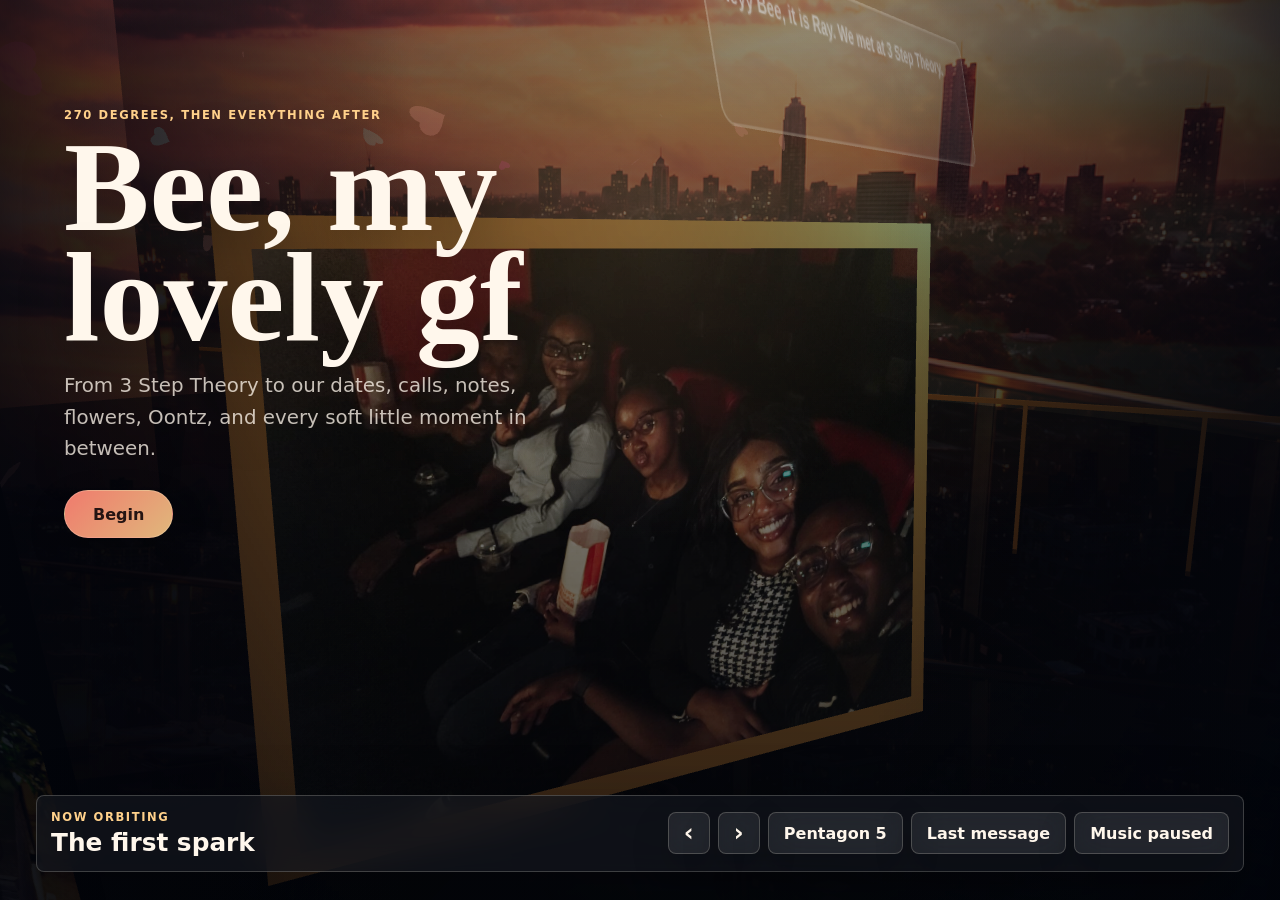
==== index.html @ 22d056e4 "Create interactive Bee love letter" ====
<!doctype html>
<html lang="en">
  <head>
    <meta charset="UTF-8" />
    <meta name="viewport" content="width=device-width, initial-scale=1.0" />
    <meta
      name="description"
      content="An interactive Three.js love letter for Bee."
    />
    <title>Bee, My Lovely GF</title>
    <link rel="icon" href="data:," />
    <link rel="preload" as="image" href="assets/generated/rooftop-sunset.png" />
    <link rel="stylesheet" href="styles.css" />
    <script type="importmap">
      {
        "imports": {
          "three": "./assets/vendor/three/build/three.module.js",
          "three/addons/": "./assets/vendor/three/examples/jsm/"
        }
      }
    </script>
  </head>
  <body>
    <canvas id="love-scene" aria-label="Interactive memory scene"></canvas>

    <div class="ambient-vignette" aria-hidden="true"></div>

    <main class="interface" aria-live="polite">
      <section class="intro" id="intro">
        <p class="eyebrow">270 Degrees, then everything after</p>
        <h1>Bee, my lovely gf</h1>
        <p class="intro-copy">
          From 3 Step Theory to our dates, calls, notes, flowers, Oontz, and
          every soft little moment in between.
        </p>
        <button class="primary-action" id="beginBtn" type="button">
          Begin
        </button>
      </section>

      <section class="topbar" aria-label="Memory controls">
        <div>
          <p class="mini-label">Now orbiting</p>
          <h2 id="currentTitle">The first spark</h2>
        </div>
        <div class="control-row">
          <button class="icon-button" id="prevBtn" type="button" aria-label="Previous memory">
            <span aria-hidden="true">&lsaquo;</span>
          </button>
          <button class="icon-button" id="nextBtn" type="button" aria-label="Next memory">
            <span aria-hidden="true">&rsaquo;</span>
          </button>
          <button class="text-button" id="pentagonBtn" type="button">
            Pentagon 5
          </button>
          <button class="text-button" id="finalBtn" type="button">
            Last message
          </button>
          <button class="text-button" id="musicBtn" type="button">
            Summer Love
          </button>
        </div>
      </section>

      <aside class="story-panel" id="storyPanel" aria-label="Selected memory">
        <button class="close-button" id="closeStory" type="button" aria-label="Close memory">
          &times;
        </button>
        <img id="storyImage" src="assets/photos/first-date.jpeg" alt="" />
        <p class="mini-label" id="storyKicker">Memory</p>
        <h2 id="storyTitle">The first spark</h2>
        <p id="storyText"></p>
      </aside>

      <section class="final-note" id="finalNote" aria-label="Final love note">
        <button class="close-button" id="closeFinal" type="button" aria-label="Close note">
          &times;
        </button>
        <p class="mini-label">For Bee</p>
        <h2>One last message</h2>
        <p>
          "My lovely gf i love this relationship of ours...its always fun and
          you warm my heart is so many ways...from the notes to the long
          messages to you as a person. i lovee you sou much more than you know."
        </p>
      </section>
    </main>

    <script type="module" src="app.js"></script>
  </body>
</html>
---- styles.css ----
:root {
  color-scheme: dark;
  --ink: #fff7ec;
  --muted: #d5c3b7;
  --soft: rgba(255, 247, 236, 0.76);
  --panel: rgba(21, 24, 32, 0.64);
  --panel-strong: rgba(12, 16, 24, 0.82);
  --line: rgba(255, 247, 236, 0.2);
  --gold: #ffd18b;
  --coral: #ff8274;
  --teal: #4ed2c6;
  --rose: #d94c78;
  --shadow: rgba(0, 0, 0, 0.38);
  font-family:
    Inter, ui-sans-serif, system-ui, -apple-system, BlinkMacSystemFont, "Segoe UI",
    sans-serif;
}

* {
  box-sizing: border-box;
}

html,
body {
  width: 100%;
  min-height: 100%;
  margin: 0;
  overflow: hidden;
  background:
    linear-gradient(180deg, rgba(16, 14, 20, 0.2), rgba(7, 10, 16, 0.9)),
    url("assets/generated/rooftop-sunset.png") center / cover no-repeat;
  color: var(--ink);
}

button {
  font: inherit;
}

#love-scene {
  position: fixed;
  inset: 0;
  width: 100%;
  height: 100%;
  display: block;
  cursor: grab;
}

#love-scene.is-hovering {
  cursor: pointer;
}

#love-scene:active {
  cursor: grabbing;
}

.ambient-vignette {
  position: fixed;
  inset: 0;
  pointer-events: none;
  background:
    radial-gradient(circle at 50% 25%, rgba(255, 209, 139, 0.12), transparent 34%),
    linear-gradient(90deg, rgba(3, 5, 12, 0.76), transparent 32%, transparent 68%, rgba(3, 5, 12, 0.72)),
    linear-gradient(180deg, rgba(2, 4, 10, 0.1), rgba(2, 4, 10, 0.72));
}

.interface {
  position: relative;
  z-index: 3;
  min-height: 100vh;
  pointer-events: none;
}

.intro {
  position: fixed;
  left: clamp(18px, 5vw, 72px);
  top: clamp(34px, 12vh, 118px);
  max-width: min(620px, calc(100vw - 36px));
  pointer-events: auto;
  text-shadow: 0 18px 50px var(--shadow);
  transition:
    transform 420ms ease,
    opacity 420ms ease,
    visibility 420ms ease;
}

.intro.is-hidden {
  opacity: 0;
  transform: translateY(-16px);
  visibility: hidden;
}

.eyebrow,
.mini-label {
  margin: 0 0 10px;
  color: var(--gold);
  font-size: 0.72rem;
  font-weight: 800;
  letter-spacing: 0.14em;
  text-transform: uppercase;
}

h1,
h2,
p {
  margin-top: 0;
}

h1 {
  max-width: 9ch;
  margin-bottom: 18px;
  font-family: Georgia, "Times New Roman", serif;
  font-size: clamp(3.5rem, 10vw, 8.6rem);
  line-height: 0.86;
  letter-spacing: 0;
}

.intro-copy {
  max-width: 520px;
  margin-bottom: 26px;
  color: var(--soft);
  font-size: clamp(1rem, 2vw, 1.24rem);
  line-height: 1.58;
}

.primary-action,
.text-button,
.icon-button,
.close-button {
  border: 1px solid var(--line);
  color: var(--ink);
  background: rgba(255, 255, 255, 0.08);
  box-shadow: 0 16px 38px rgba(0, 0, 0, 0.2);
  backdrop-filter: blur(16px);
  transition:
    transform 180ms ease,
    border-color 180ms ease,
    background 180ms ease;
}

.primary-action:hover,
.text-button:hover,
.icon-button:hover,
.close-button:hover {
  transform: translateY(-1px);
  border-color: rgba(255, 209, 139, 0.6);
  background: rgba(255, 255, 255, 0.14);
}

.primary-action {
  min-height: 48px;
  padding: 0 28px;
  border-radius: 999px;
  background: linear-gradient(135deg, rgba(255, 130, 116, 0.94), rgba(255, 209, 139, 0.88));
  color: #251413;
  font-weight: 900;
}

.topbar {
  position: fixed;
  left: clamp(12px, 3vw, 36px);
  right: clamp(12px, 3vw, 36px);
  bottom: clamp(12px, 3vw, 28px);
  display: flex;
  align-items: center;
  justify-content: space-between;
  gap: 18px;
  padding: 14px;
  border: 1px solid var(--line);
  border-radius: 8px;
  background: var(--panel);
  box-shadow: 0 24px 70px rgba(0, 0, 0, 0.28);
  backdrop-filter: blur(18px);
  pointer-events: auto;
}

.topbar h2 {
  max-width: 38vw;
  margin: 0;
  font-size: clamp(1rem, 2vw, 1.55rem);
  line-height: 1.14;
}

.topbar .mini-label {
  margin-bottom: 5px;
}

.control-row {
  display: flex;
  flex-wrap: wrap;
  justify-content: flex-end;
  gap: 8px;
}

.text-button,
.icon-button,
.close-button {
  min-height: 42px;
  border-radius: 8px;
  font-weight: 800;
}

.text-button {
  padding: 0 15px;
}

.icon-button,
.close-button {
  width: 42px;
  padding: 0;
  font-size: 1.5rem;
  line-height: 1;
}

.story-panel,
.final-note {
  position: fixed;
  top: clamp(14px, 5vh, 48px);
  right: clamp(12px, 3vw, 36px);
  width: min(390px, calc(100vw - 24px));
  max-height: calc(100vh - 130px);
  overflow: auto;
  padding: 14px 14px 20px;
  border: 1px solid var(--line);
  border-radius: 8px;
  background: var(--panel-strong);
  box-shadow: 0 24px 70px rgba(0, 0, 0, 0.34);
  backdrop-filter: blur(18px);
  pointer-events: auto;
  opacity: 0;
  transform: translateX(24px);
  visibility: hidden;
  transition:
    opacity 280ms ease,
    transform 280ms ease,
    visibility 280ms ease;
}

.story-panel.is-open,
.final-note.is-open {
  opacity: 1;
  transform: translateX(0);
  visibility: visible;
}

.story-panel img {
  width: 100%;
  aspect-ratio: 4 / 5;
  object-fit: cover;
  border-radius: 6px;
  margin-bottom: 16px;
}

.story-panel h2,
.final-note h2 {
  margin-bottom: 10px;
  font-family: Georgia, "Times New Roman", serif;
  font-size: clamp(1.7rem, 5vw, 2.4rem);
  line-height: 1.02;
}

.story-panel p,
.final-note p {
  color: var(--soft);
  line-height: 1.55;
}

.close-button {
  position: absolute;
  top: 10px;
  right: 10px;
  background: rgba(7, 10, 16, 0.62);
}

.final-note {
  left: 50%;
  right: auto;
  top: 50%;
  width: min(720px, calc(100vw - 24px));
  max-height: calc(100vh - 44px);
  padding: clamp(22px, 5vw, 44px);
  transform: translate(-50%, calc(-50% + 24px));
}

.final-note.is-open {
  transform: translate(-50%, -50%);
}

.final-note p:not(.mini-label) {
  margin-bottom: 0;
  font-size: clamp(1.02rem, 2.5vw, 1.35rem);
}

@media (max-width: 760px) {
  body {
    overflow: hidden;
  }

  .intro {
    top: 24px;
  }

  h1 {
    font-size: clamp(3rem, 17vw, 5.3rem);
  }

  .intro-copy {
    max-width: 340px;
  }

  .topbar {
    align-items: flex-start;
    flex-direction: column;
    padding: 12px;
  }

  .topbar h2 {
    max-width: 100%;
  }

  .control-row {
    width: 100%;
    justify-content: flex-start;
  }

  .text-button {
    flex: 1 1 132px;
    min-width: 0;
    padding: 0 10px;
  }

  .story-panel {
    top: 12px;
    right: 12px;
    max-height: calc(100vh - 160px);
  }
}

@media (max-width: 420px) {
  .intro-copy {
    font-size: 0.95rem;
  }

  .primary-action {
    width: 100%;
  }

  .control-row {
    display: grid;
    grid-template-columns: 42px 42px 1fr 1fr;
  }

  #musicBtn {
    grid-column: 1 / -1;
  }
}
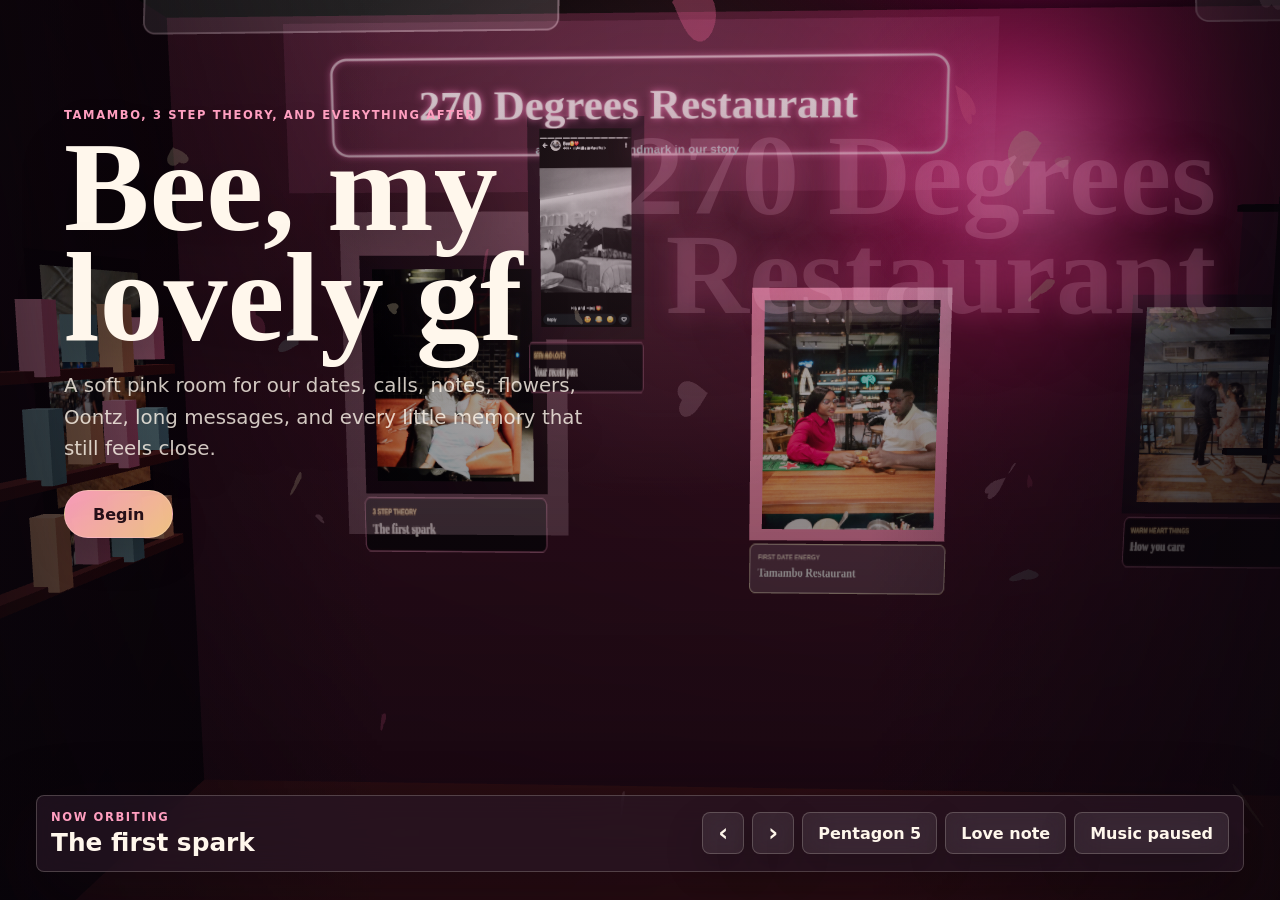
==== commit 6e565f64: "Build pink 3D memory room" ====
--- a/index.html
+++ b/index.html
@@ -5,7 +5,7 @@
     <meta name="viewport" content="width=device-width, initial-scale=1.0" />
     <meta
       name="description"
-      content="An interactive Three.js love letter for Bee."
+      content="A pink interactive Three.js memory room for Bee."
     />
     <title>Bee, My Lovely GF</title>
     <link rel="icon" href="data:," />
@@ -24,14 +24,15 @@
     <canvas id="love-scene" aria-label="Interactive memory scene"></canvas>
 
     <div class="ambient-vignette" aria-hidden="true"></div>
+    <div class="background-word" aria-hidden="true">270 Degrees Restaurant</div>
 
     <main class="interface" aria-live="polite">
       <section class="intro" id="intro">
-        <p class="eyebrow">270 Degrees, then everything after</p>
+        <p class="eyebrow">Tamambo, 3 Step Theory, and everything after</p>
         <h1>Bee, my lovely gf</h1>
         <p class="intro-copy">
-          From 3 Step Theory to our dates, calls, notes, flowers, Oontz, and
-          every soft little moment in between.
+          A soft pink room for our dates, calls, notes, flowers, Oontz,
+          long messages, and every little memory that still feels close.
         </p>
         <button class="primary-action" id="beginBtn" type="button">
           Begin
@@ -53,8 +54,8 @@
           <button class="text-button" id="pentagonBtn" type="button">
             Pentagon 5
           </button>
-          <button class="text-button" id="finalBtn" type="button">
-            Last message
+        <button class="text-button" id="finalBtn" type="button">
+            Love note
           </button>
           <button class="text-button" id="musicBtn" type="button">
             Summer Love
@@ -79,9 +80,13 @@
         <p class="mini-label">For Bee</p>
         <h2>One last message</h2>
         <p>
-          "My lovely gf i love this relationship of ours...its always fun and
-          you warm my heart is so many ways...from the notes to the long
-          messages to you as a person. i lovee you sou much more than you know."
+          "My lovely gf, I love this relationship of ours. It is always fun,
+          and you warm my heart in so many ways: from the notes, to the long
+          messages, to you as a person. I kept the messages that sound like us
+          in this room too: I got home safely, I enjoyed the date and every
+          moment with you, I loved the flowers very much, everything is better
+          with you, and Raybee with golden hearts. I love you so much more than
+          you know."
         </p>
       </section>
     </main>
--- a/styles.css
+++ b/styles.css
@@ -1,15 +1,16 @@
 :root {
   color-scheme: dark;
   --ink: #fff7ec;
-  --muted: #d5c3b7;
-  --soft: rgba(255, 247, 236, 0.76);
-  --panel: rgba(21, 24, 32, 0.64);
-  --panel-strong: rgba(12, 16, 24, 0.82);
+  --muted: #e4c5d1;
+  --soft: rgba(255, 247, 236, 0.8);
+  --panel: rgba(41, 24, 38, 0.66);
+  --panel-strong: rgba(24, 14, 24, 0.86);
   --line: rgba(255, 247, 236, 0.2);
   --gold: #ffd18b;
-  --coral: #ff8274;
-  --teal: #4ed2c6;
+  --coral: #ff8fb8;
+  --teal: #70d6d0;
   --rose: #d94c78;
+  --pink: #ff9fc0;
   --shadow: rgba(0, 0, 0, 0.38);
   font-family:
     Inter, ui-sans-serif, system-ui, -apple-system, BlinkMacSystemFont, "Segoe UI",
@@ -27,8 +28,9 @@
   margin: 0;
   overflow: hidden;
   background:
-    linear-gradient(180deg, rgba(16, 14, 20, 0.2), rgba(7, 10, 16, 0.9)),
-    url("assets/generated/rooftop-sunset.png") center / cover no-repeat;
+    radial-gradient(circle at 26% 18%, rgba(255, 159, 192, 0.28), transparent 34%),
+    radial-gradient(circle at 76% 24%, rgba(112, 214, 208, 0.18), transparent 30%),
+    linear-gradient(180deg, #1b111b 0%, #0b0810 100%);
   color: var(--ink);
 }
 
@@ -58,9 +60,28 @@
   inset: 0;
   pointer-events: none;
   background:
-    radial-gradient(circle at 50% 25%, rgba(255, 209, 139, 0.12), transparent 34%),
-    linear-gradient(90deg, rgba(3, 5, 12, 0.76), transparent 32%, transparent 68%, rgba(3, 5, 12, 0.72)),
-    linear-gradient(180deg, rgba(2, 4, 10, 0.1), rgba(2, 4, 10, 0.72));
+    radial-gradient(circle at 52% 18%, rgba(255, 159, 192, 0.16), transparent 34%),
+    linear-gradient(90deg, rgba(9, 5, 11, 0.62), transparent 30%, transparent 68%, rgba(9, 5, 11, 0.68)),
+    linear-gradient(180deg, rgba(8, 5, 10, 0.02), rgba(8, 5, 10, 0.6));
+}
+
+.background-word {
+  position: fixed;
+  top: clamp(82px, 14vh, 150px);
+  right: clamp(16px, 5vw, 84px);
+  z-index: 2;
+  max-width: min(620px, 70vw);
+  pointer-events: none;
+  color: rgba(255, 199, 224, 0.16);
+  font-family: Georgia, "Times New Roman", serif;
+  font-size: clamp(2.6rem, 9vw, 7.8rem);
+  font-weight: 900;
+  line-height: 0.86;
+  letter-spacing: 0;
+  text-align: right;
+  text-shadow:
+    0 0 28px rgba(255, 90, 164, 0.26),
+    0 18px 70px rgba(0, 0, 0, 0.32);
 }
 
 .interface {
@@ -92,7 +113,7 @@
 .eyebrow,
 .mini-label {
   margin: 0 0 10px;
-  color: var(--gold);
+  color: var(--pink);
   font-size: 0.72rem;
   font-weight: 800;
   letter-spacing: 0.14em;
@@ -142,16 +163,16 @@
 .icon-button:hover,
 .close-button:hover {
   transform: translateY(-1px);
-  border-color: rgba(255, 209, 139, 0.6);
-  background: rgba(255, 255, 255, 0.14);
+  border-color: rgba(255, 159, 192, 0.72);
+  background: rgba(255, 255, 255, 0.15);
 }
 
 .primary-action {
   min-height: 48px;
   padding: 0 28px;
   border-radius: 999px;
-  background: linear-gradient(135deg, rgba(255, 130, 116, 0.94), rgba(255, 209, 139, 0.88));
-  color: #251413;
+  background: linear-gradient(135deg, rgba(255, 159, 192, 0.96), rgba(255, 209, 139, 0.9));
+  color: #261018;
   font-weight: 900;
 }
 
@@ -168,7 +189,7 @@
   border: 1px solid var(--line);
   border-radius: 8px;
   background: var(--panel);
-  box-shadow: 0 24px 70px rgba(0, 0, 0, 0.28);
+  box-shadow: 0 24px 70px rgba(20, 5, 16, 0.34);
   backdrop-filter: blur(18px);
   pointer-events: auto;
 }
@@ -223,7 +244,7 @@
   border: 1px solid var(--line);
   border-radius: 8px;
   background: var(--panel-strong);
-  box-shadow: 0 24px 70px rgba(0, 0, 0, 0.34);
+  box-shadow: 0 24px 70px rgba(20, 5, 16, 0.42);
   backdrop-filter: blur(18px);
   pointer-events: auto;
   opacity: 0;
@@ -248,6 +269,7 @@
   object-fit: cover;
   border-radius: 6px;
   margin-bottom: 16px;
+  box-shadow: 0 18px 34px rgba(8, 3, 8, 0.28);
 }
 
 .story-panel h2,
@@ -295,6 +317,13 @@
     overflow: hidden;
   }
 
+  .background-word {
+    top: 138px;
+    right: 12px;
+    max-width: 88vw;
+    opacity: 0.64;
+  }
+
   .intro {
     top: 24px;
   }
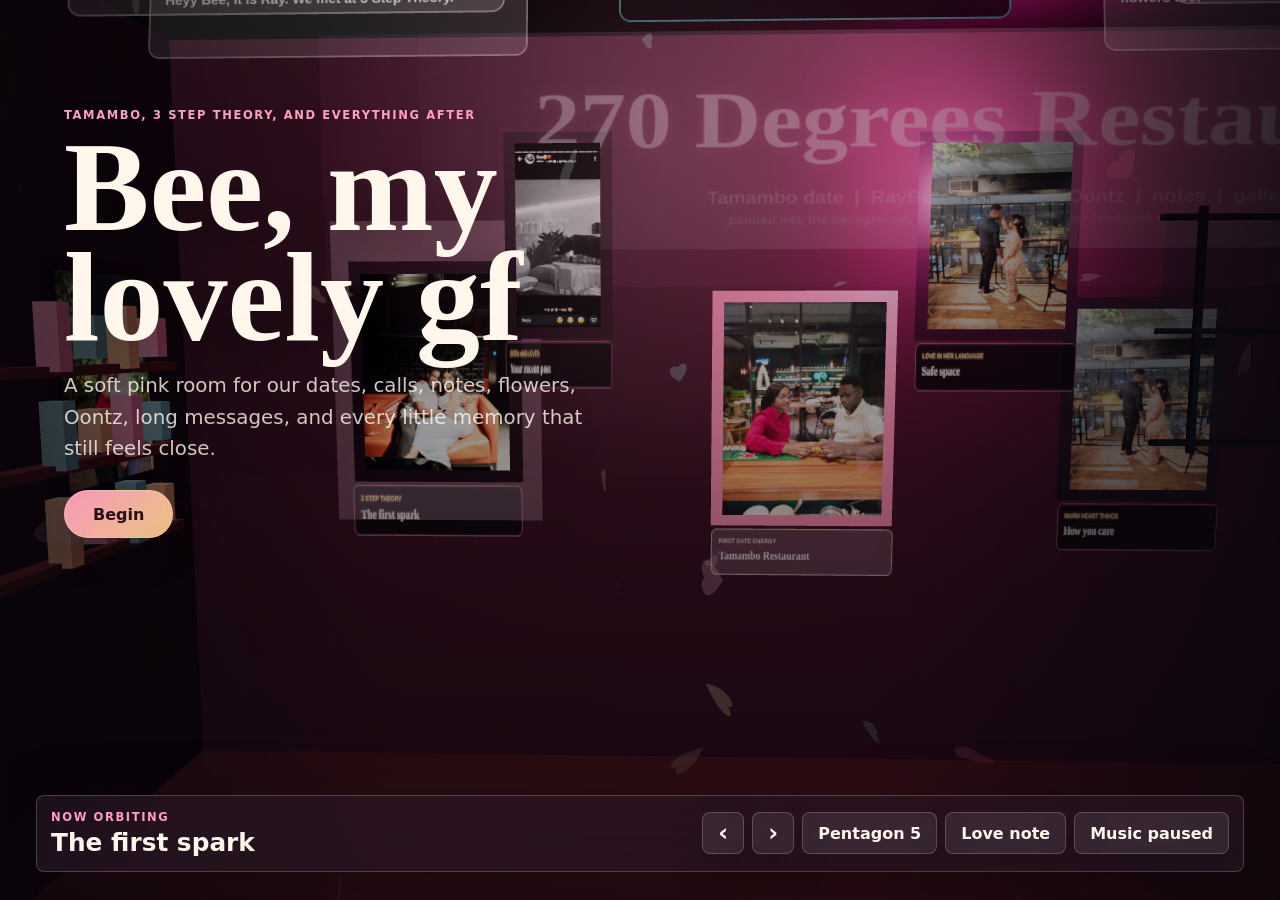
==== commit 3ddcc0d1: "Add richer Bee memories and cache bust room" ====
--- a/index.html
+++ b/index.html
@@ -9,8 +9,7 @@
     />
     <title>Bee, My Lovely GF</title>
     <link rel="icon" href="data:," />
-    <link rel="preload" as="image" href="assets/generated/rooftop-sunset.png" />
-    <link rel="stylesheet" href="styles.css" />
+    <link rel="stylesheet" href="styles.css?v=room-20260709c" />
     <script type="importmap">
       {
         "imports": {
@@ -24,7 +23,6 @@
     <canvas id="love-scene" aria-label="Interactive memory scene"></canvas>
 
     <div class="ambient-vignette" aria-hidden="true"></div>
-    <div class="background-word" aria-hidden="true">270 Degrees Restaurant</div>
 
     <main class="interface" aria-live="polite">
       <section class="intro" id="intro">
@@ -54,7 +52,7 @@
           <button class="text-button" id="pentagonBtn" type="button">
             Pentagon 5
           </button>
-        <button class="text-button" id="finalBtn" type="button">
+          <button class="text-button" id="finalBtn" type="button">
             Love note
           </button>
           <button class="text-button" id="musicBtn" type="button">
@@ -88,9 +86,21 @@
           with you, and Raybee with golden hearts. I love you so much more than
           you know."
         </p>
+        <div class="note-divider" aria-hidden="true"></div>
+        <p class="mini-label">Words from Bee</p>
+        <blockquote>
+          "Every time I miss you, I visit the GitHub links, or I read your
+          notes to me, or I look at our gallery. I close my eyes and smile
+          because you'll always be in my heart wherever I go."
+        </blockquote>
+        <blockquote>
+          "Thank you for the flowers and the GitHub links. Thank you for
+          loving me in the ways I want to be loved. I love you, Ray, very,
+          very much. RayBee to the world."
+        </blockquote>
       </section>
     </main>
 
-    <script type="module" src="app.js"></script>
+    <script type="module" src="app.js?v=room-20260709c"></script>
   </body>
 </html>
--- a/styles.css
+++ b/styles.css
@@ -63,25 +63,6 @@
     radial-gradient(circle at 52% 18%, rgba(255, 159, 192, 0.16), transparent 34%),
     linear-gradient(90deg, rgba(9, 5, 11, 0.62), transparent 30%, transparent 68%, rgba(9, 5, 11, 0.68)),
     linear-gradient(180deg, rgba(8, 5, 10, 0.02), rgba(8, 5, 10, 0.6));
-}
-
-.background-word {
-  position: fixed;
-  top: clamp(82px, 14vh, 150px);
-  right: clamp(16px, 5vw, 84px);
-  z-index: 2;
-  max-width: min(620px, 70vw);
-  pointer-events: none;
-  color: rgba(255, 199, 224, 0.16);
-  font-family: Georgia, "Times New Roman", serif;
-  font-size: clamp(2.6rem, 9vw, 7.8rem);
-  font-weight: 900;
-  line-height: 0.86;
-  letter-spacing: 0;
-  text-align: right;
-  text-shadow:
-    0 0 28px rgba(255, 90, 164, 0.26),
-    0 18px 70px rgba(0, 0, 0, 0.32);
 }
 
 .interface {
@@ -308,20 +289,31 @@
 }
 
 .final-note p:not(.mini-label) {
-  margin-bottom: 0;
+  margin-bottom: 18px;
   font-size: clamp(1.02rem, 2.5vw, 1.35rem);
+}
+
+.final-note blockquote {
+  margin: 0 0 14px;
+  padding: 14px 16px;
+  border: 1px solid rgba(255, 159, 192, 0.32);
+  border-left: 4px solid rgba(255, 159, 192, 0.78);
+  border-radius: 8px;
+  background: rgba(255, 159, 192, 0.08);
+  color: var(--soft);
+  line-height: 1.55;
+}
+
+.note-divider {
+  width: 100%;
+  height: 1px;
+  margin: 18px 0;
+  background: linear-gradient(90deg, transparent, rgba(255, 159, 192, 0.62), transparent);
 }
 
 @media (max-width: 760px) {
   body {
     overflow: hidden;
-  }
-
-  .background-word {
-    top: 138px;
-    right: 12px;
-    max-width: 88vw;
-    opacity: 0.64;
   }
 
   .intro {
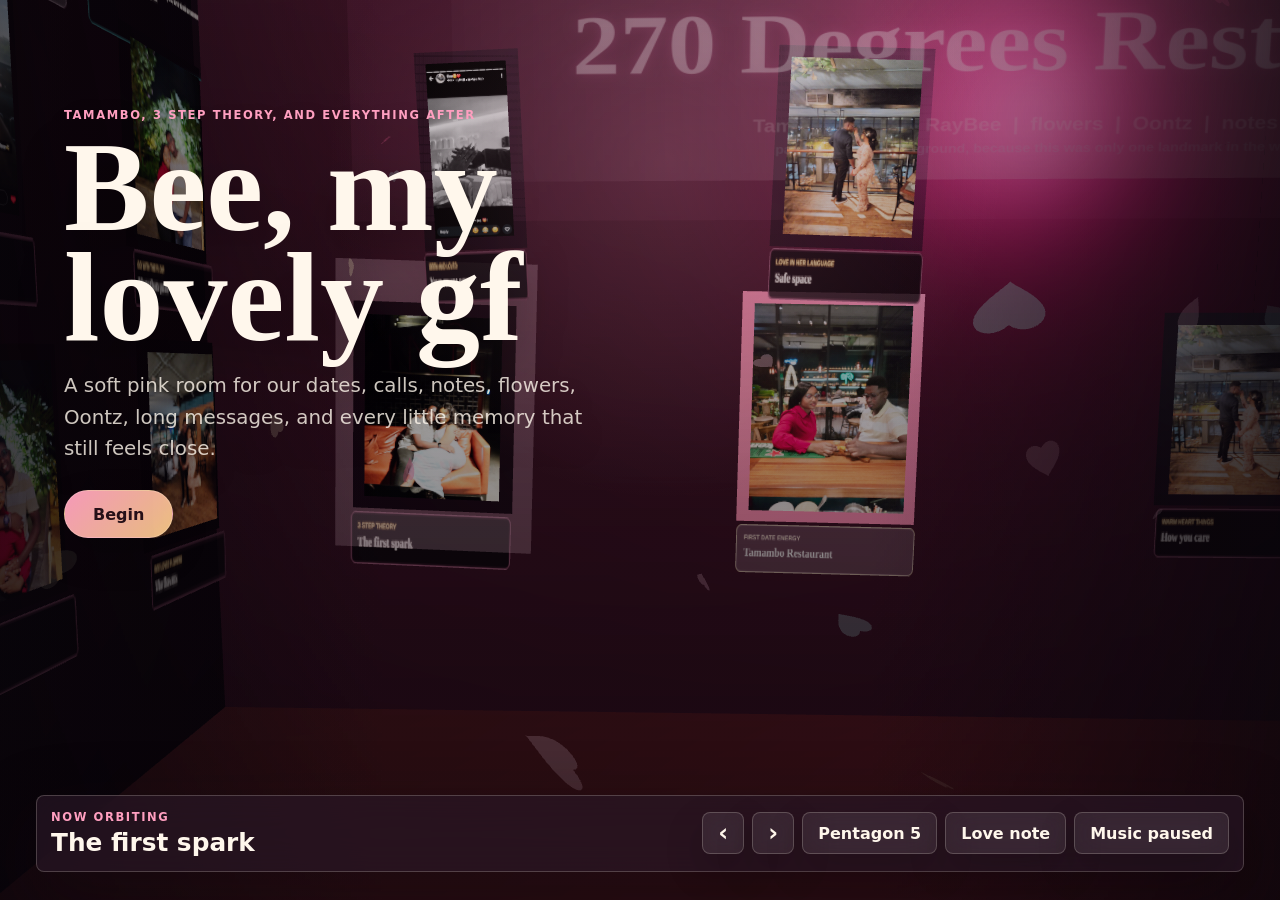
==== commit 7cc8334e: "Fix room photo spacing and add chat messages" ====
--- a/index.html
+++ b/index.html
@@ -9,7 +9,7 @@
     />
     <title>Bee, My Lovely GF</title>
     <link rel="icon" href="data:," />
-    <link rel="stylesheet" href="styles.css?v=room-20260709c" />
+    <link rel="stylesheet" href="styles.css?v=room-20260709d" />
     <script type="importmap">
       {
         "imports": {
@@ -86,6 +86,11 @@
           with you, and Raybee with golden hearts. I love you so much more than
           you know."
         </p>
+        <p>
+          "Thank you so much for inviting me into your home. Words alone
+          cannot say it, but I'm forever grateful. Thank you for trusting me
+          with your space, your comfort, and the quiet parts of your world."
+        </p>
         <div class="note-divider" aria-hidden="true"></div>
         <p class="mini-label">Words from Bee</p>
         <blockquote>
@@ -98,9 +103,29 @@
           loving me in the ways I want to be loved. I love you, Ray, very,
           very much. RayBee to the world."
         </blockquote>
+        <blockquote>
+          "You can call this our home too. I enjoyed hosting you very much.
+          Thank you for holding space for me, and if you need my company I'll
+          be a phone call away."
+        </blockquote>
+        <blockquote>
+          "I want you to know that you can share anything with me and that you
+          can always rely on me to hear you out and do what it takes to give us
+          the best relationship ever."
+        </blockquote>
+        <blockquote>
+          "Know that I am here for you and that I will always be super proud
+          of you, for who you are as a person and especially as my man, my
+          partner, my lover, and my best friend."
+        </blockquote>
+        <blockquote>
+          "Thank you for providing a safe space for me to share my thoughts
+          and emotions with you. Thank you for being nonjudgmental. Thank you
+          for being soft and understanding and kind."
+        </blockquote>
       </section>
     </main>
 
-    <script type="module" src="app.js?v=room-20260709c"></script>
+    <script type="module" src="app.js?v=room-20260709d"></script>
   </body>
 </html>
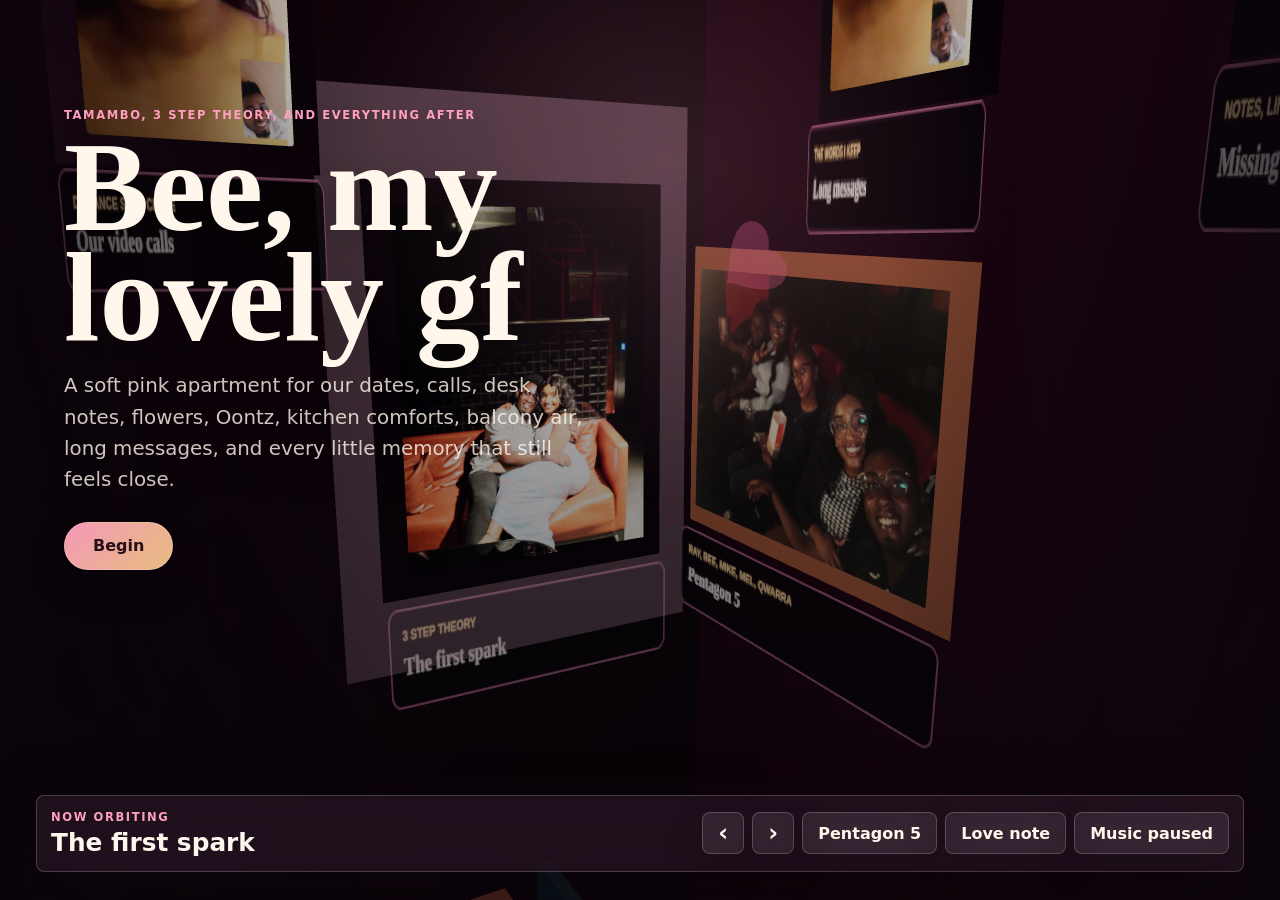
==== commit e2ff11d6: "Rebuild Bee apartment memory room" ====
--- a/index.html
+++ b/index.html
@@ -5,11 +5,11 @@
     <meta name="viewport" content="width=device-width, initial-scale=1.0" />
     <meta
       name="description"
-      content="A pink interactive Three.js memory room for Bee."
+      content="A soft pink interactive apartment of memories for Bee: sitting room, desk, music corner, bedroom, kitchen, balcony, flowers, notes, calls, and RayBee messages."
     />
     <title>Bee, My Lovely GF</title>
     <link rel="icon" href="data:," />
-    <link rel="stylesheet" href="styles.css?v=room-20260709d" />
+    <link rel="stylesheet" href="styles.css?v=room-20260710a" />
     <script type="importmap">
       {
         "imports": {
@@ -29,8 +29,9 @@
         <p class="eyebrow">Tamambo, 3 Step Theory, and everything after</p>
         <h1>Bee, my lovely gf</h1>
         <p class="intro-copy">
-          A soft pink room for our dates, calls, notes, flowers, Oontz,
-          long messages, and every little memory that still feels close.
+          A soft pink apartment for our dates, calls, desk notes, flowers,
+          Oontz, kitchen comforts, balcony air, long messages, and every
+          little memory that still feels close.
         </p>
         <button class="primary-action" id="beginBtn" type="button">
           Begin
@@ -126,6 +127,6 @@
       </section>
     </main>
 
-    <script type="module" src="app.js?v=room-20260709d"></script>
+    <script type="module" src="app.js?v=room-20260710a"></script>
   </body>
 </html>
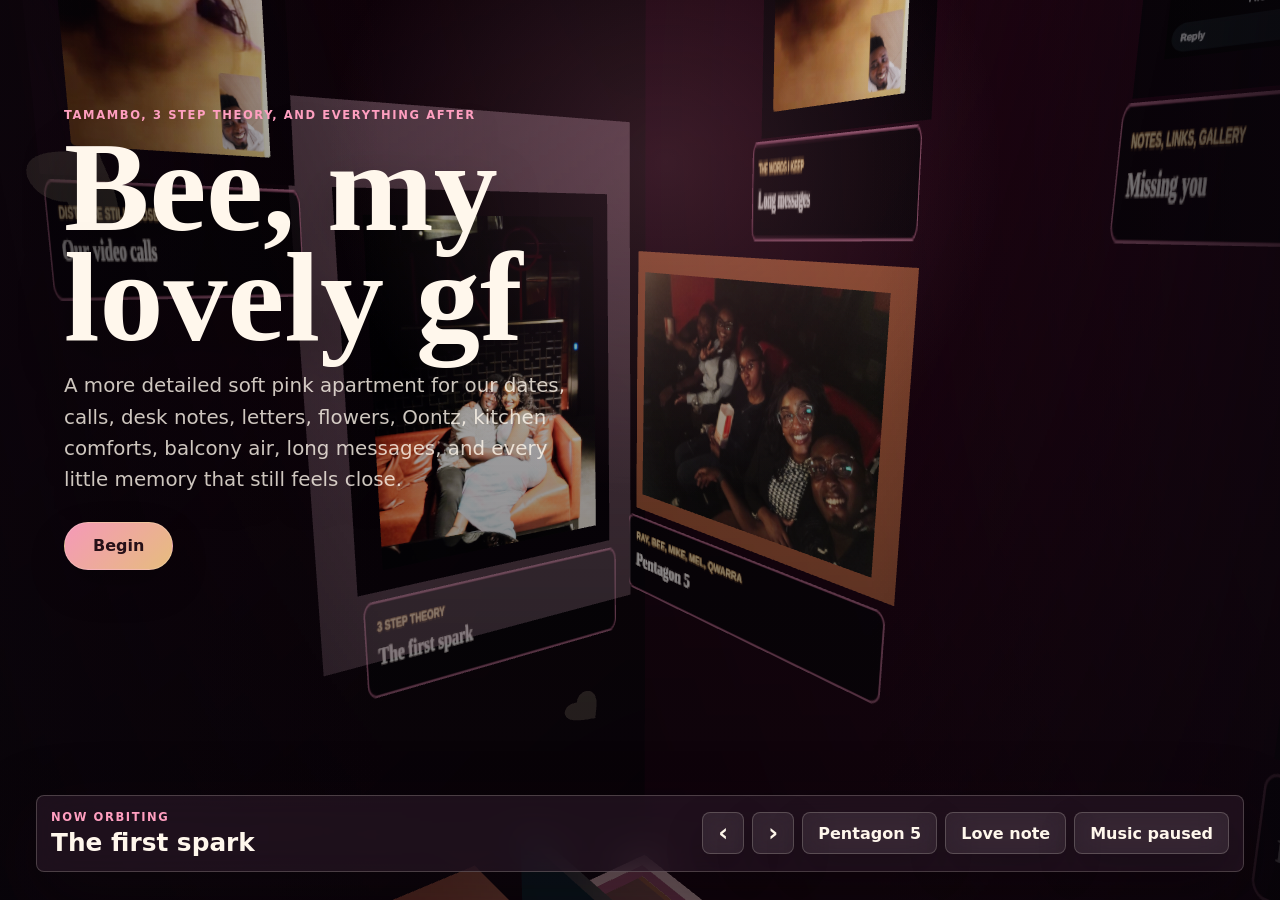
==== commit 7a2dda7b: "Add realistic apartment details and letters" ====
--- a/index.html
+++ b/index.html
@@ -5,11 +5,11 @@
     <meta name="viewport" content="width=device-width, initial-scale=1.0" />
     <meta
       name="description"
-      content="A soft pink interactive apartment of memories for Bee: sitting room, desk, music corner, bedroom, kitchen, balcony, flowers, notes, calls, and RayBee messages."
+      content="A detailed soft pink interactive apartment of memories for Bee: sitting room, desk, music corner, bedroom, kitchen, balcony, flowers, notes, letters, calls, and RayBee messages."
     />
     <title>Bee, My Lovely GF</title>
     <link rel="icon" href="data:," />
-    <link rel="stylesheet" href="styles.css?v=room-20260710a" />
+    <link rel="stylesheet" href="styles.css?v=room-20260711a" />
     <script type="importmap">
       {
         "imports": {
@@ -29,9 +29,9 @@
         <p class="eyebrow">Tamambo, 3 Step Theory, and everything after</p>
         <h1>Bee, my lovely gf</h1>
         <p class="intro-copy">
-          A soft pink apartment for our dates, calls, desk notes, flowers,
-          Oontz, kitchen comforts, balcony air, long messages, and every
-          little memory that still feels close.
+          A more detailed soft pink apartment for our dates, calls, desk
+          notes, letters, flowers, Oontz, kitchen comforts, balcony air, long
+          messages, and every little memory that still feels close.
         </p>
         <button class="primary-action" id="beginBtn" type="button">
           Begin
@@ -124,9 +124,27 @@
           and emotions with you. Thank you for being nonjudgmental. Thank you
           for being soft and understanding and kind."
         </blockquote>
+        <blockquote>
+          "I enjoy your company, I love talking to you, and you make me feel
+          safe and grounded. I'm comfortable around you and your voice soothes
+          me."
+        </blockquote>
+        <blockquote>
+          "My favorite gifts will always be flowers, then wine and chocolates,
+          but what emotionally satisfies me is the cute notes and GitHub
+          links."
+        </blockquote>
+        <blockquote>
+          "I prayed for a love like this, for a partner like you, and God
+          answered me. You are a symbol of my answered prayers."
+        </blockquote>
+        <blockquote>
+          "Here is to RayBee and to many more exciting, fulfilling, fun, and
+          heartwarming adventures. May the Oontz be with us."
+        </blockquote>
       </section>
     </main>
 
-    <script type="module" src="app.js?v=room-20260710a"></script>
+    <script type="module" src="app.js?v=room-20260711a"></script>
   </body>
 </html>
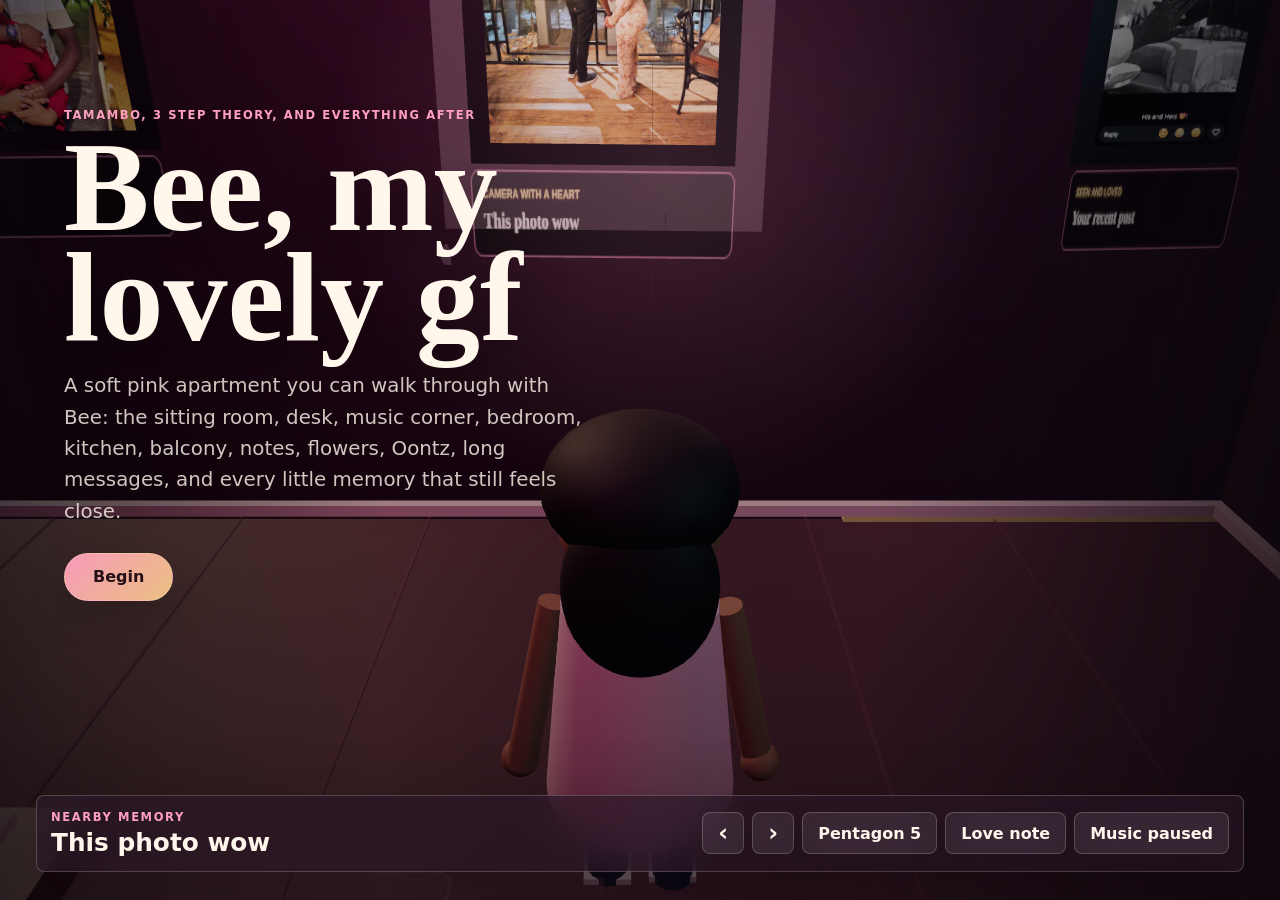
==== commit f851f305: "Make apartment walkable with Bee avatar" ====
--- a/index.html
+++ b/index.html
@@ -5,11 +5,11 @@
     <meta name="viewport" content="width=device-width, initial-scale=1.0" />
     <meta
       name="description"
-      content="A detailed soft pink interactive apartment of memories for Bee: sitting room, desk, music corner, bedroom, kitchen, balcony, flowers, notes, letters, calls, and RayBee messages."
+      content="A detailed soft pink walkable apartment of memories for Bee: sitting room, desk, music corner, bedroom, kitchen, balcony, flowers, notes, letters, calls, and RayBee messages."
     />
     <title>Bee, My Lovely GF</title>
     <link rel="icon" href="data:," />
-    <link rel="stylesheet" href="styles.css?v=room-20260711a" />
+    <link rel="stylesheet" href="styles.css?v=walk-20260711a" />
     <script type="importmap">
       {
         "imports": {
@@ -29,9 +29,9 @@
         <p class="eyebrow">Tamambo, 3 Step Theory, and everything after</p>
         <h1>Bee, my lovely gf</h1>
         <p class="intro-copy">
-          A more detailed soft pink apartment for our dates, calls, desk
-          notes, letters, flowers, Oontz, kitchen comforts, balcony air, long
-          messages, and every little memory that still feels close.
+          A soft pink apartment you can walk through with Bee: the sitting
+          room, desk, music corner, bedroom, kitchen, balcony, notes, flowers,
+          Oontz, long messages, and every little memory that still feels close.
         </p>
         <button class="primary-action" id="beginBtn" type="button">
           Begin
@@ -40,7 +40,7 @@
 
       <section class="topbar" aria-label="Memory controls">
         <div>
-          <p class="mini-label">Now orbiting</p>
+          <p class="mini-label" id="movementStatus">Walking with Bee</p>
           <h2 id="currentTitle">The first spark</h2>
         </div>
         <div class="control-row">
@@ -60,6 +60,15 @@
             Summer Love
           </button>
         </div>
+      </section>
+
+      <section class="mobile-walk-controls" id="mobileWalkControls" aria-label="Walk controls">
+        <div class="joystick" id="joystick" aria-label="Move Bee" role="application">
+          <span class="joystick-knob" id="joystickKnob" aria-hidden="true"></span>
+        </div>
+        <button class="walk-action" id="interactBtn" type="button" aria-label="Open nearby memory">
+          View
+        </button>
       </section>
 
       <aside class="story-panel" id="storyPanel" aria-label="Selected memory">
@@ -145,6 +154,6 @@
       </section>
     </main>
 
-    <script type="module" src="app.js?v=room-20260711a"></script>
+    <script type="module" src="app.js?v=walk-20260711a"></script>
   </body>
 </html>
--- a/styles.css
+++ b/styles.css
@@ -191,6 +191,79 @@
   flex-wrap: wrap;
   justify-content: flex-end;
   gap: 8px;
+}
+
+.mobile-walk-controls {
+  position: fixed;
+  left: 14px;
+  right: 14px;
+  bottom: 112px;
+  display: none;
+  align-items: flex-end;
+  justify-content: space-between;
+  pointer-events: none;
+}
+
+.joystick {
+  position: relative;
+  width: 112px;
+  height: 112px;
+  border: 1px solid rgba(255, 247, 236, 0.22);
+  border-radius: 50%;
+  background:
+    radial-gradient(circle at 50% 50%, rgba(255, 159, 192, 0.18), rgba(255, 255, 255, 0.06) 52%, rgba(14, 8, 14, 0.5));
+  box-shadow: 0 18px 44px rgba(0, 0, 0, 0.3);
+  backdrop-filter: blur(16px);
+  pointer-events: auto;
+  touch-action: none;
+}
+
+.joystick::before,
+.joystick::after {
+  content: "";
+  position: absolute;
+  inset: 50% auto auto 50%;
+  width: 58%;
+  height: 1px;
+  background: rgba(255, 247, 236, 0.18);
+  transform: translate(-50%, -50%);
+}
+
+.joystick::after {
+  width: 1px;
+  height: 58%;
+}
+
+.joystick-knob {
+  position: absolute;
+  left: 50%;
+  top: 50%;
+  width: 46px;
+  height: 46px;
+  border: 1px solid rgba(255, 247, 236, 0.36);
+  border-radius: 50%;
+  background: linear-gradient(135deg, rgba(255, 159, 192, 0.98), rgba(255, 209, 139, 0.92));
+  box-shadow: 0 12px 28px rgba(255, 159, 192, 0.22);
+  transform: translate(-50%, -50%);
+}
+
+.walk-action {
+  min-width: 74px;
+  min-height: 54px;
+  border: 1px solid rgba(255, 247, 236, 0.24);
+  border-radius: 999px;
+  color: #261018;
+  background: linear-gradient(135deg, rgba(255, 159, 192, 0.98), rgba(112, 214, 208, 0.92));
+  box-shadow: 0 18px 44px rgba(0, 0, 0, 0.3);
+  font-weight: 900;
+  pointer-events: auto;
+  touch-action: manipulation;
+}
+
+.walk-action:disabled {
+  color: rgba(255, 247, 236, 0.58);
+  background: rgba(255, 255, 255, 0.08);
+  box-shadow: 0 14px 34px rgba(0, 0, 0, 0.22);
 }
 
 .text-button,
@@ -343,6 +416,10 @@
     justify-content: flex-start;
   }
 
+  .mobile-walk-controls {
+    display: flex;
+  }
+
   .text-button {
     flex: 1 1 132px;
     min-width: 0;
@@ -373,4 +450,18 @@
   #musicBtn {
     grid-column: 1 / -1;
   }
-}
+
+  .mobile-walk-controls {
+    bottom: 144px;
+  }
+
+  .joystick {
+    width: 96px;
+    height: 96px;
+  }
+
+  .joystick-knob {
+    width: 40px;
+    height: 40px;
+  }
+}
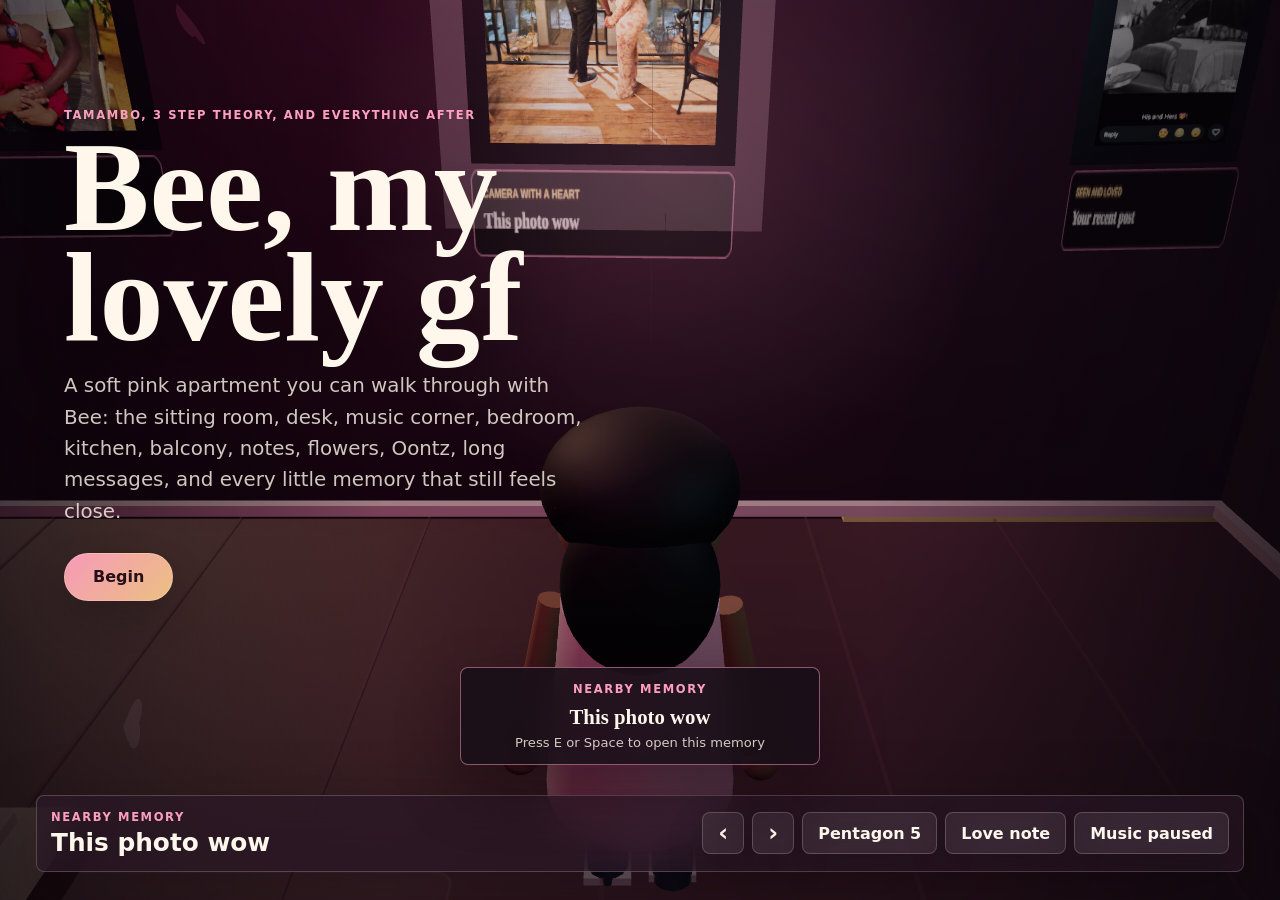
==== commit e48cd190: "Add camera-relative mouse/touch look controls and nearby-memory prompts WASD/arrows now move relativ" ====
--- a/index.html
+++ b/index.html
@@ -9,7 +9,7 @@
     />
     <title>Bee, My Lovely GF</title>
     <link rel="icon" href="data:," />
-    <link rel="stylesheet" href="styles.css?v=walk-20260711a" />
+    <link rel="stylesheet" href="styles.css?v=walk-20260711b" />
     <script type="importmap">
       {
         "imports": {
@@ -70,6 +70,14 @@
           View
         </button>
       </section>
+
+      <p class="controls-hint" id="controlsHint" aria-hidden="true"></p>
+
+      <div class="memory-prompt" id="memoryPrompt" aria-live="polite">
+        <p class="mini-label">Nearby memory</p>
+        <h3 id="memoryPromptTitle"></h3>
+        <p class="memory-prompt-hint" id="memoryPromptHint"></p>
+      </div>
 
       <aside class="story-panel" id="storyPanel" aria-label="Selected memory">
         <button class="close-button" id="closeStory" type="button" aria-label="Close memory">
@@ -154,6 +162,6 @@
       </section>
     </main>
 
-    <script type="module" src="app.js?v=walk-20260711a"></script>
+    <script type="module" src="app.js?v=walk-20260711b"></script>
   </body>
 </html>
--- a/styles.css
+++ b/styles.css
@@ -45,6 +45,7 @@
   height: 100%;
   display: block;
   cursor: grab;
+  touch-action: none;
 }
 
 #love-scene.is-hovering {
@@ -264,6 +265,82 @@
   color: rgba(255, 247, 236, 0.58);
   background: rgba(255, 255, 255, 0.08);
   box-shadow: 0 14px 34px rgba(0, 0, 0, 0.22);
+}
+
+.controls-hint {
+  position: fixed;
+  left: 50%;
+  top: clamp(18px, 4vh, 34px);
+  max-width: min(560px, calc(100vw - 32px));
+  margin: 0;
+  padding: 10px 18px;
+  border: 1px solid var(--line);
+  border-radius: 999px;
+  background: var(--panel-strong);
+  box-shadow: 0 20px 50px rgba(20, 5, 16, 0.34);
+  backdrop-filter: blur(16px);
+  color: var(--soft);
+  font-size: 0.82rem;
+  font-weight: 600;
+  text-align: center;
+  letter-spacing: 0.01em;
+  pointer-events: none;
+  opacity: 0;
+  transform: translate(-50%, -10px);
+  transition:
+    opacity 320ms ease,
+    transform 320ms ease,
+    visibility 320ms ease;
+  visibility: hidden;
+  z-index: 4;
+}
+
+.controls-hint.is-visible {
+  opacity: 1;
+  transform: translate(-50%, 0);
+  visibility: visible;
+}
+
+.memory-prompt {
+  position: fixed;
+  left: 50%;
+  bottom: clamp(96px, 15vh, 150px);
+  width: min(360px, calc(100vw - 32px));
+  padding: 14px 18px;
+  border: 1px solid rgba(255, 159, 192, 0.5);
+  border-radius: 8px;
+  background: var(--panel-strong);
+  box-shadow: 0 24px 60px rgba(20, 5, 16, 0.4);
+  backdrop-filter: blur(18px);
+  text-align: center;
+  pointer-events: none;
+  opacity: 0;
+  transform: translate(-50%, 14px);
+  visibility: hidden;
+  transition:
+    opacity 260ms ease,
+    transform 260ms ease,
+    visibility 260ms ease;
+  z-index: 4;
+}
+
+.memory-prompt.is-visible {
+  opacity: 1;
+  transform: translate(-50%, 0);
+  visibility: visible;
+}
+
+.memory-prompt h3 {
+  margin: 0 0 6px;
+  font-family: Georgia, "Times New Roman", serif;
+  font-size: 1.3rem;
+  line-height: 1.1;
+}
+
+.memory-prompt-hint {
+  margin: 0;
+  color: var(--soft);
+  font-size: 0.82rem;
 }
 
 .text-button,
@@ -431,6 +508,10 @@
     right: 12px;
     max-height: calc(100vh - 160px);
   }
+
+  .memory-prompt {
+    bottom: 250px;
+  }
 }
 
 @media (max-width: 420px) {
@@ -464,4 +545,8 @@
     width: 40px;
     height: 40px;
   }
-}
+
+  .memory-prompt {
+    bottom: 262px;
+  }
+}
